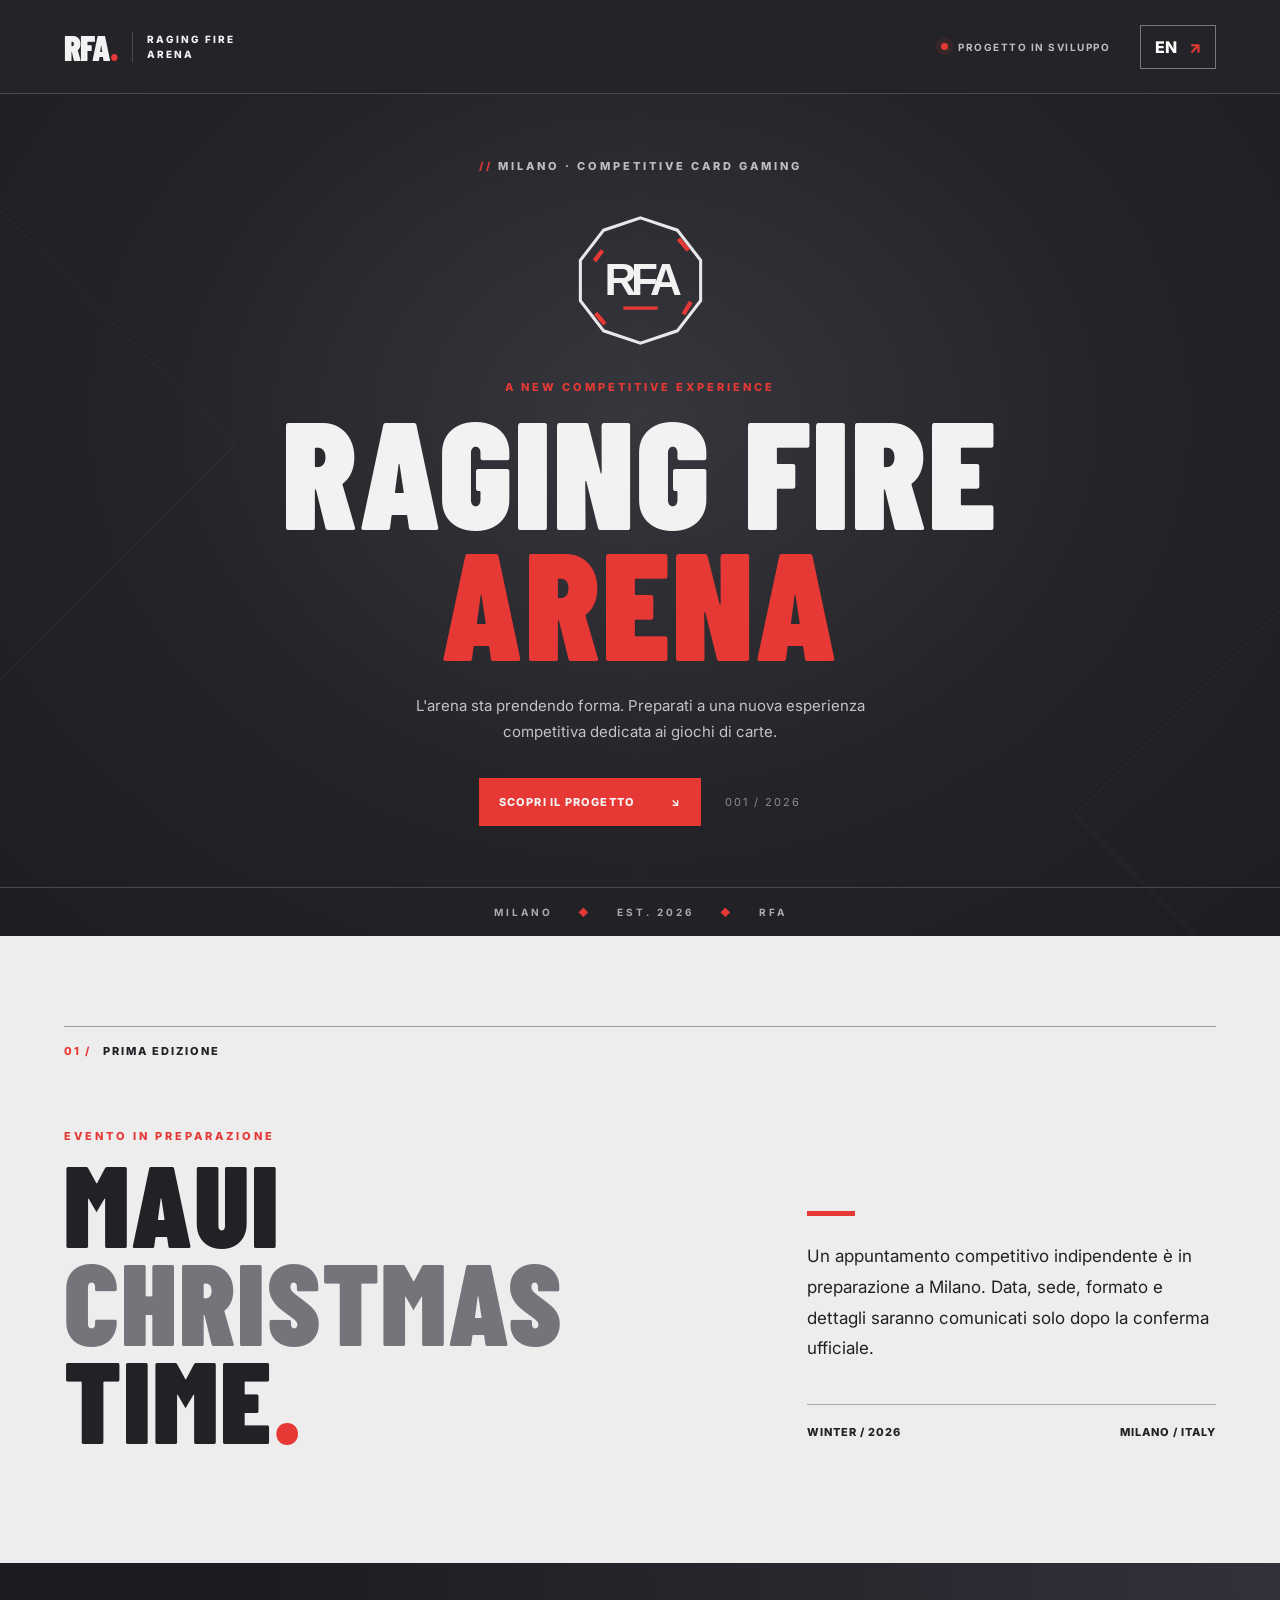
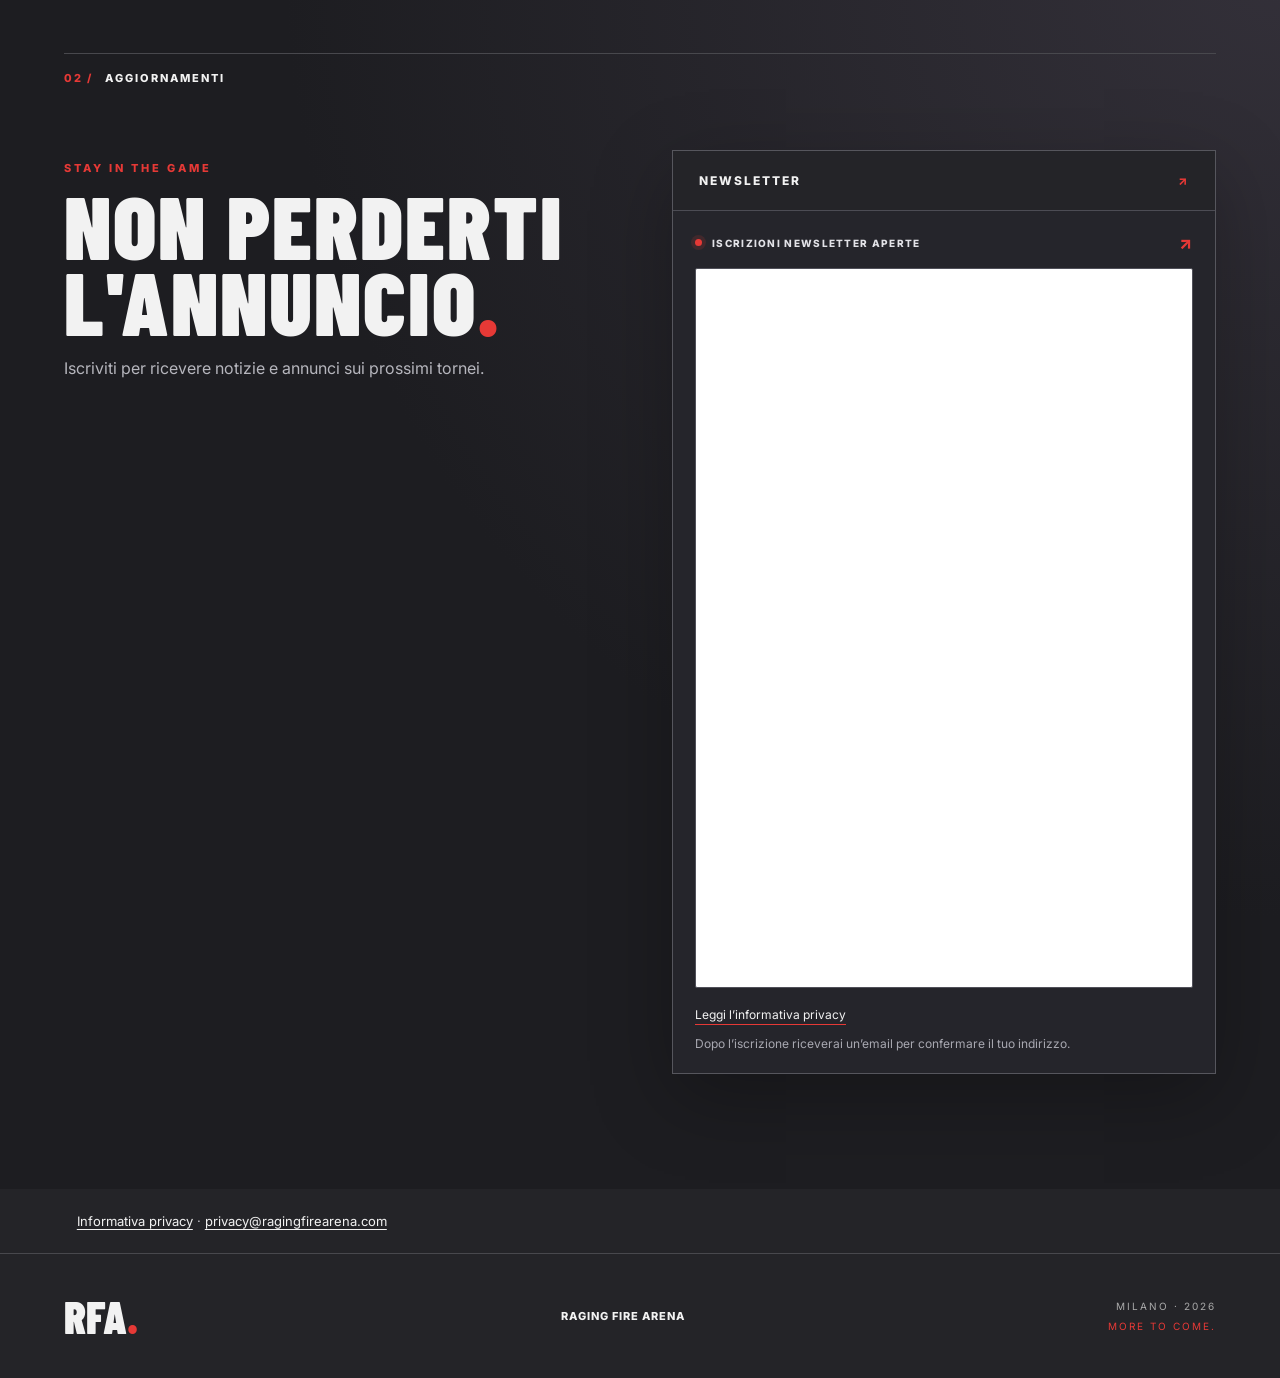
==== public/index.html @ 1b7a291d "Import existing bilingual RFA website and Brevo newsletter" ====
<!doctype html>
<html lang="it">
<head>
<meta charset="utf-8"><meta name="viewport" content="width=device-width,initial-scale=1">
<meta name="theme-color" content="#242428"><meta name="description" content="Raging Fire Arena — a new independent competitive card game event is taking shape in Milan.">
<title>Raging Fire Arena — Coming Soon</title>
<link rel="stylesheet" href="styles.css">
<!-- Begin Brevo Form -->


<!-- START - We recommend to place the below code in head tag of your website html  -->

<style>
  @font-face {
    font-display: block;
    font-family: Roboto;
    src: url(https://assets.brevo.com/font/Roboto/Latin/normal/normal/7529907e9eaf8ebb5220c5f9850e3811.woff2) format("woff2"), url(https://assets.brevo.com/font/Roboto/Latin/normal/normal/25c678feafdc175a70922a116c9be3e7.woff) format("woff")
  }

  @font-face {
    font-display: fallback;
    font-family: Roboto;
    font-weight: 600;
    src: url(https://assets.brevo.com/font/Roboto/Latin/medium/normal/6e9caeeafb1f3491be3e32744bc30440.woff2) format("woff2"), url(https://assets.brevo.com/font/Roboto/Latin/medium/normal/71501f0d8d5aa95960f6475d5487d4c2.woff) format("woff")
  }

  @font-face {
    font-display: fallback;
    font-family: Roboto;
    font-weight: 700;
    src: url(https://assets.brevo.com/font/Roboto/Latin/bold/normal/3ef7cf158f310cf752d5ad08cd0e7e60.woff2) format("woff2"), url(https://assets.brevo.com/font/Roboto/Latin/bold/normal/ece3a1d82f18b60bcce0211725c476aa.woff) format("woff")
  }

  :where(.sib-form-message-panel) {
    display: none;
  }

  :where(.sib-form-message-panel .sib-notification__icon) {
    width: 20px;
    height: 20px;
  }


  #sib-container input:-ms-input-placeholder {
    font-family: Helvetica, sans-serif;
    text-align: left;
    color: #c0ccda;
  }

  #sib-container input::placeholder {
    font-family: Helvetica, sans-serif;
    text-align: left;
    color: #c0ccda;
  }

  #sib-container textarea::placeholder {
    font-family: Helvetica, sans-serif;
    text-align: left;
    color: #c0ccda;
  }


  #sib-container a {
    text-decoration: underline;
    color: #2BB2FC;
  }
</style>
<link rel="stylesheet" href="https://sibforms.com/forms/end-form/build/sib-styles.css">



</head>
<body>
<div class="grid-overlay" aria-hidden="true"></div>
<header class="topbar"><a href="#top" class="brand"><span class="brand-mark">RFA<span class="brand-dot">.</span></span><span class="brand-name">RAGING FIRE<br>ARENA</span></a><div class="top-right"><span class="status"><span class="pulse"></span><span data-i18n="status">PROGETTO IN SVILUPPO</span></span><button id="lang" class="lang" type="button" aria-label="Switch language">EN <span>↗</span></button></div></header>
<main id="top"><section class="hero"><div class="hero-inner"><div class="eyebrow"><span class="slash">//</span> <span data-i18n="eyebrow">MILANO · COMPETITIVE CARD GAMING</span></div><div class="crest" aria-label="RFA emblem"><svg viewBox="0 0 220 220" role="img" aria-label="RFA geometric emblem"><polygon points="110,8 170,28 208,77 208,143 170,192 110,212 50,192 12,143 12,77 50,28" fill="none" stroke="#e8e8eb" stroke-width="5"/><path d="M35 78 L48 61 M172 42 L188 61 M192 145 L180 165 M52 181 L37 163" stroke="#e63936" stroke-width="7"/><text x="110" y="134" text-anchor="middle" font-size="72" font-family="Arial, sans-serif" font-weight="900" letter-spacing="-9" fill="#f2f2f2">RFA</text><path d="M82 155 H138" stroke="#e63936" stroke-width="5"/></svg></div><p class="hero-overline" data-i18n="overline">A NEW COMPETITIVE EXPERIENCE</p><h1>RAGING FIRE<br><em>ARENA</em></h1><p class="hero-copy" data-i18n="tagline">L'arena sta prendendo forma. Preparati a una nuova esperienza competitiva dedicata ai giochi di carte.</p><div class="hero-actions"><a class="btn" href="#event"><span data-i18n="discover">SCOPRI IL PROGETTO</span><span>↘</span></a><span class="issue">001 / 2026</span></div></div><div class="hero-rail">MILANO <span>◆</span> EST. 2026 <span>◆</span> RFA</div></section>
<section class="event" id="event"><div class="section-label"><span>01 /</span> <span data-i18n="first">PRIMA EDIZIONE</span></div><div class="event-body"><div><p class="tiny-red" data-i18n="teaser">EVENTO IN PREPARAZIONE</p><h2>MAUI<br><span>CHRISTMAS</span><br>TIME<span class="period">.</span></h2></div><div class="event-aside"><div class="divider"></div><p class="event-desc" data-i18n="eventDesc">Un appuntamento competitivo indipendente è in preparazione a Milano. Data, sede, formato e dettagli saranno comunicati solo dopo la conferma ufficiale.</p><div class="event-meta"><span>WINTER / 2026</span><span>MILANO / ITALY</span></div></div></div></section>
<section class="newsletter" id="updates"><div class="section-label"><span>02 /</span> <span data-i18n="updates">AGGIORNAMENTI</span></div><div class="news-wrap"><div><p class="tiny-red" data-i18n="stay">STAY IN THE GAME</p><h2 data-i18n="notifyTitle">NON PERDERTI<br>L'ANNUNCIO<span class="period">.</span></h2><p class="news-copy" data-i18n="notifyCopy">Le novità arriveranno qui. Iscriviti per ricevere gli annunci sui prossimi tornei.</p></div><div class="form-card"><div class="form-head"><span data-i18n="newsletter">NEWSLETTER</span><span>↗</span></div><div class="rfa-embed"><div class="embed-accent"><span class="embed-dot"></span><span data-i18n="formLive">ISCRIZIONI NEWSLETTER APERTE</span><span class="embed-arrow">↗</span></div><iframe title="Iscrizione newsletter Raging Fire Arena" src="https://6de2662f.sibforms.com/serve/[base64]" loading="lazy" referrerpolicy="strict-origin-when-cross-origin"></iframe><p class="rfa-privacy-link"><a href="privacy.html" data-privacy-link>Leggi l’informativa privacy</a></p><p class="rfa-form-hint" data-i18n="formHint">Dopo l’iscrizione riceverai un’email per confermare il tuo indirizzo.</p></div></div></div></section></main>
<div class="privacy-footer"><a href="privacy.html" data-privacy-footer>Informativa privacy</a> · <a href="mailto:privacy@ragingfirearena.com">privacy@ragingfirearena.com</a></div>
<footer><div class="footer-logo">RFA<span>.</span></div><div><span>RAGING FIRE ARENA</span></div><div class="footer-end">MILANO · 2026<br><span data-i18n="footer">MORE TO COME.</span></div></footer>


<script src="script.js"></script>
</body></html>
---- public/styles.css ----
@import url('https://fonts.googleapis.com/css2?family=Barlow+Condensed:wght@500;600;700;800;900&family=Inter:wght@400;500;600;700;800&display=swap');
:root{--bg:#242428;--panel:#1d1d21;--ink:#f2f2f2;--red:#e63936;--muted:#a2a2a9;--line:#48484d}*{box-sizing:border-box}html{scroll-behavior:smooth}body{margin:0;background:var(--bg);color:var(--ink);font-family:Inter,Arial,sans-serif}a{color:inherit;text-decoration:none}button,input{font:inherit}.grid-overlay{position:fixed;inset:0;pointer-events:none;background:linear-gradient(90deg,transparent 49.92%,#ffffff07 50%,transparent 50.08%);z-index:5}.topbar{height:94px;border-bottom:1px solid var(--line);display:flex;align-items:center;justify-content:space-between;padding:0 max(5vw,24px);position:relative;z-index:6}.brand{display:flex;gap:14px;align-items:center}.brand-mark{font-family:'Barlow Condensed',sans-serif;font-size:35px;font-weight:900;letter-spacing:-1px}.brand-dot,.period{color:var(--red)}.brand-name{border-left:1px solid var(--line);padding-left:14px;font-size:10px;font-weight:800;letter-spacing:2px;line-height:1.5}.top-right{display:flex;align-items:center;gap:30px}.status{font-size:10px;letter-spacing:1.5px;font-weight:700;color:#bcbcc3;display:flex;align-items:center;gap:10px}.pulse{width:7px;height:7px;background:var(--red);border-radius:50%;box-shadow:0 0 0 5px #e639361a}.lang{background:none;border:1px solid #77777d;color:white;padding:11px 14px;font-weight:800;cursor:pointer}.lang span{color:var(--red);margin-left:9px}.hero{min-height:700px;position:relative;display:flex;align-items:center;justify-content:center;overflow:hidden;background:radial-gradient(ellipse at 50% 38%,#36363d 0%,#242428 53%,#1e1e22 100%)}.hero:before,.hero:after{content:'';position:absolute;width:500px;height:500px;border:1px solid #ffffff0b;transform:rotate(45deg)}.hero:before{left:-370px;top:100px}.hero:after{right:-400px;bottom:-130px}.hero-inner{text-align:center;max-width:1050px;padding:65px 22px 110px;position:relative;z-index:1}.eyebrow,.hero-overline,.tiny-red{font-size:11px;letter-spacing:3px;font-weight:800}.eyebrow{color:#bcbcc3}.slash,.tiny-red{color:var(--red)}.crest{width:135px;margin:40px auto 28px}.crest svg{width:100%}.hero-overline{color:var(--red);margin:0 0 10px}.hero h1,h2{font-family:'Barlow Condensed',Impact,sans-serif;font-weight:900;letter-spacing:2px;line-height:.85;margin:0}.hero h1{font-size:clamp(80px,12vw,170px)}.hero h1 em{font-style:normal;color:var(--red)}.hero-copy{color:#c2c2c8;line-height:1.7;max-width:490px;margin:28px auto 34px;font-size:15px}.hero-actions{display:flex;align-items:center;justify-content:center;gap:24px}.btn{background:var(--red);padding:17px 20px;font-size:11px;letter-spacing:1.2px;font-weight:800;display:flex;gap:36px;align-items:center}.btn:hover{background:#ff4946}.issue{font-size:11px;color:#8c8c95;letter-spacing:2px}.hero-rail{position:absolute;bottom:0;left:0;right:0;padding:18px;text-align:center;border-top:1px solid var(--line);color:#aaaab2;font-size:10px;font-weight:700;letter-spacing:3px}.hero-rail span{color:var(--red);margin:0 20px}.event,.newsletter{padding:90px max(5vw,24px) 115px}.event{background:#ededee;color:#222226}.section-label{font-size:11px;font-weight:800;letter-spacing:2px;border-top:1px solid #99999e;padding-top:17px;display:flex;gap:12px}.section-label span:first-child{color:var(--red)}.event-body{display:grid;grid-template-columns:1.25fr .75fr;gap:60px;align-items:end;margin-top:60px}.event h2{font-size:clamp(75px,9vw,145px)}.event h2 span:not(.period){color:#74747a}.event-aside{padding-bottom:9px}.divider{width:48px;height:5px;background:var(--red);margin-bottom:25px}.event-desc{font-size:17px;line-height:1.8;max-width:410px}.event-meta{border-top:1px solid #aaa;padding-top:20px;display:flex;justify-content:space-between;gap:15px;font-size:11px;font-weight:800;letter-spacing:1px;margin-top:40px}.newsletter{background:var(--panel)}.newsletter .section-label{border-color:var(--line)}.news-wrap{display:grid;grid-template-columns:1fr 1fr;gap:70px;align-items:center;margin-top:65px}.newsletter h2{font-size:clamp(65px,7vw,110px)}.news-copy{color:#b6b6bd;line-height:1.8;max-width:420px}.form-card{background:#29292f;border:1px solid var(--line);padding:30px}.form-head{display:flex;justify-content:space-between;border-bottom:1px solid var(--line);padding-bottom:20px;margin-bottom:25px;font-size:12px;font-weight:800;letter-spacing:2px}.form-head span:last-child{color:var(--red)}.form-card label{display:block;font-size:10px;color:#aaa;letter-spacing:1.5px;margin-bottom:12px}.input-row{display:flex}.input-row input{min-width:0;flex:1;background:#202025;border:1px solid var(--line);padding:15px;color:#aaa}.input-row button{border:0;background:#56565d;color:#d2d2d7;padding:0 18px;font-size:10px;font-weight:800;letter-spacing:1px;cursor:not-allowed}.form-note{font-size:11px;color:#a9a9b1;line-height:1.6;margin-bottom:0}footer{padding:35px max(5vw,24px);border-top:1px solid var(--line);display:flex;gap:40px;justify-content:space-between;align-items:center}footer .footer-logo{font-family:'Barlow Condensed';font-size:45px;font-weight:900}footer .footer-logo span{color:var(--red)}footer>div:nth-child(2){font-size:11px;letter-spacing:1px;font-weight:800}footer p{font-size:10px;font-weight:400;letter-spacing:0;color:#a9a9b0;max-width:420px;line-height:1.5}.footer-end{text-align:right;font-size:10px;line-height:2;letter-spacing:2px;color:#aaa}.footer-end span{color:var(--red)}@media(max-width:700px){.topbar{height:76px}.status{display:none}.hero{min-height:650px}.hero h1{font-size:clamp(65px,17vw,115px)}.crest{width:110px}.event,.newsletter{padding-top:65px;padding-bottom:75px}.event-body,.news-wrap{grid-template-columns:1fr;gap:30px;margin-top:45px}.event h2{font-size:clamp(70px,15vw,115px)}.newsletter h2{font-size:clamp(60px,12vw,90px)}.event-meta{flex-wrap:wrap}.input-row{flex-direction:column}.input-row button{padding:15px}footer{align-items:flex-start;gap:20px;flex-wrap:wrap}.footer-end{text-align:left}.hero-rail{letter-spacing:1px}.hero-rail span{margin:0 8px}}

/* RFA visual integration for Brevo */
.rfa-brevo .sib-form{background:transparent!important;padding:0!important;text-align:left!important}.rfa-brevo #sib-container{background:transparent!important;border:0!important;max-width:100%!important;padding:0!important;text-align:left!important}.rfa-brevo .sib-form-block{color:#f2f2f2!important}.rfa-brevo .sib-form-block p,.rfa-brevo .entry__label,.rfa-brevo .sib-form-block span{color:#f2f2f2!important}.rfa-brevo .sib-form-block p{line-height:1.55}.rfa-brevo .sib-form-block:first-child p{font-family:'Barlow Condensed',sans-serif;font-weight:800;font-size:27px;letter-spacing:1px}.rfa-brevo .entry__field input{background:#202025!important;color:#f2f2f2!important;border:1px solid #66666e!important;border-radius:0!important}.rfa-brevo .sib-form-block__button{background:#e63936!important;color:white!important;border-radius:0!important;padding:16px 25px!important;font-weight:800!important;letter-spacing:1px}.rfa-brevo .entry__specification,.rfa-brevo .sib-form__declaration p{color:#b6b6bd!important}.rfa-brevo .sib-form__declaration a{color:#f2f2f2!important}.rfa-brevo .sib-form__declaration{opacity:.8}.rfa-brevo .sib-form-message-panel{max-width:100%!important}.privacy-warning{font-size:12px;line-height:1.6;color:#ffb1b1;border-top:1px solid #555;padding-top:14px}

.rfa-privacy-link{font-size:13px;margin:14px 0;color:#e4e4e8}.rfa-privacy-link a,.privacy-footer a{color:#f2f2f2;text-decoration:underline;text-underline-offset:3px}.privacy-footer{padding:24px 6%;background:#242428;color:#c5c5cc;font-size:13px}.legal-page{max-width:860px;margin:0 auto;padding:70px 24px 110px;color:#ededf0;line-height:1.7}.legal-page h1{font-size:clamp(30px,5vw,54px);line-height:1.1}.legal-page h2{font-size:22px;color:#f2f2f2;margin-top:34px}.legal-page a{color:#ff7774}.legal-page p,.legal-page li{color:#d4d4da}.legal-page .switch{display:flex;gap:20px;margin:20px 0 40px}.legal-page .switch a{border:1px solid #777;padding:7px 13px;text-decoration:none}.legal-page .switch a[aria-current]{background:#e63936;color:white;border-color:#e63936}.legal-page .note{border-left:3px solid #e63936;padding-left:15px}
/* Hosted Brevo form isolated in iframe: preserves native validation and double opt-in. */
.rfa-embed iframe{width:100%;height:780px;border:0;background:#fff;display:block;border-radius:3px}.rfa-embed .rfa-privacy-link{margin:18px 0 0;font-size:13px;line-height:1.5}
@media(max-width:700px){.rfa-embed iframe{height:880px}}

/* Newsletter refresh — keeps the tested Brevo hosted form intact. */
.newsletter{background:radial-gradient(ellipse at 100% 0%,#333039 0%,#1d1d21 55%)}
.news-wrap{align-items:start;gap:clamp(24px,5vw,90px)}
.form-card{padding:0;background:#25252b;border:1px solid #56565d;box-shadow:0 24px 75px #0004;overflow:hidden}
.form-head{padding:22px 26px;margin:0;border-bottom:1px solid #4c4c54;background:#242428}
.rfa-embed{padding:22px 22px 20px}
.embed-accent{display:flex;align-items:center;gap:10px;color:#e2e2e7;font-size:10px;font-weight:800;letter-spacing:1.3px;margin:0 0 15px}
.embed-dot{width:7px;height:7px;background:#e63936;border-radius:50%;box-shadow:0 0 0 4px #e6393624}
.embed-arrow{margin-left:auto;color:#e63936;font-size:17px}
.rfa-embed iframe{background:#fff;border:1px solid #505059;border-radius:2px;width:100%;height:720px;display:block}
.rfa-embed .rfa-privacy-link{margin:18px 0 5px;font-size:12px}
.rfa-embed .rfa-privacy-link a{color:#f2f2f2;text-decoration:underline;text-decoration-color:#e63936;text-underline-offset:5px}
.rfa-form-hint{color:#a8a8b1;font-size:12px;line-height:1.6;margin:10px 0 0}
@media(max-width:700px){.rfa-embed{padding:16px 12px 20px}.form-head{padding:19px 18px}.rfa-embed iframe{height:790px}.embed-accent{font-size:9px;letter-spacing:.8px}}
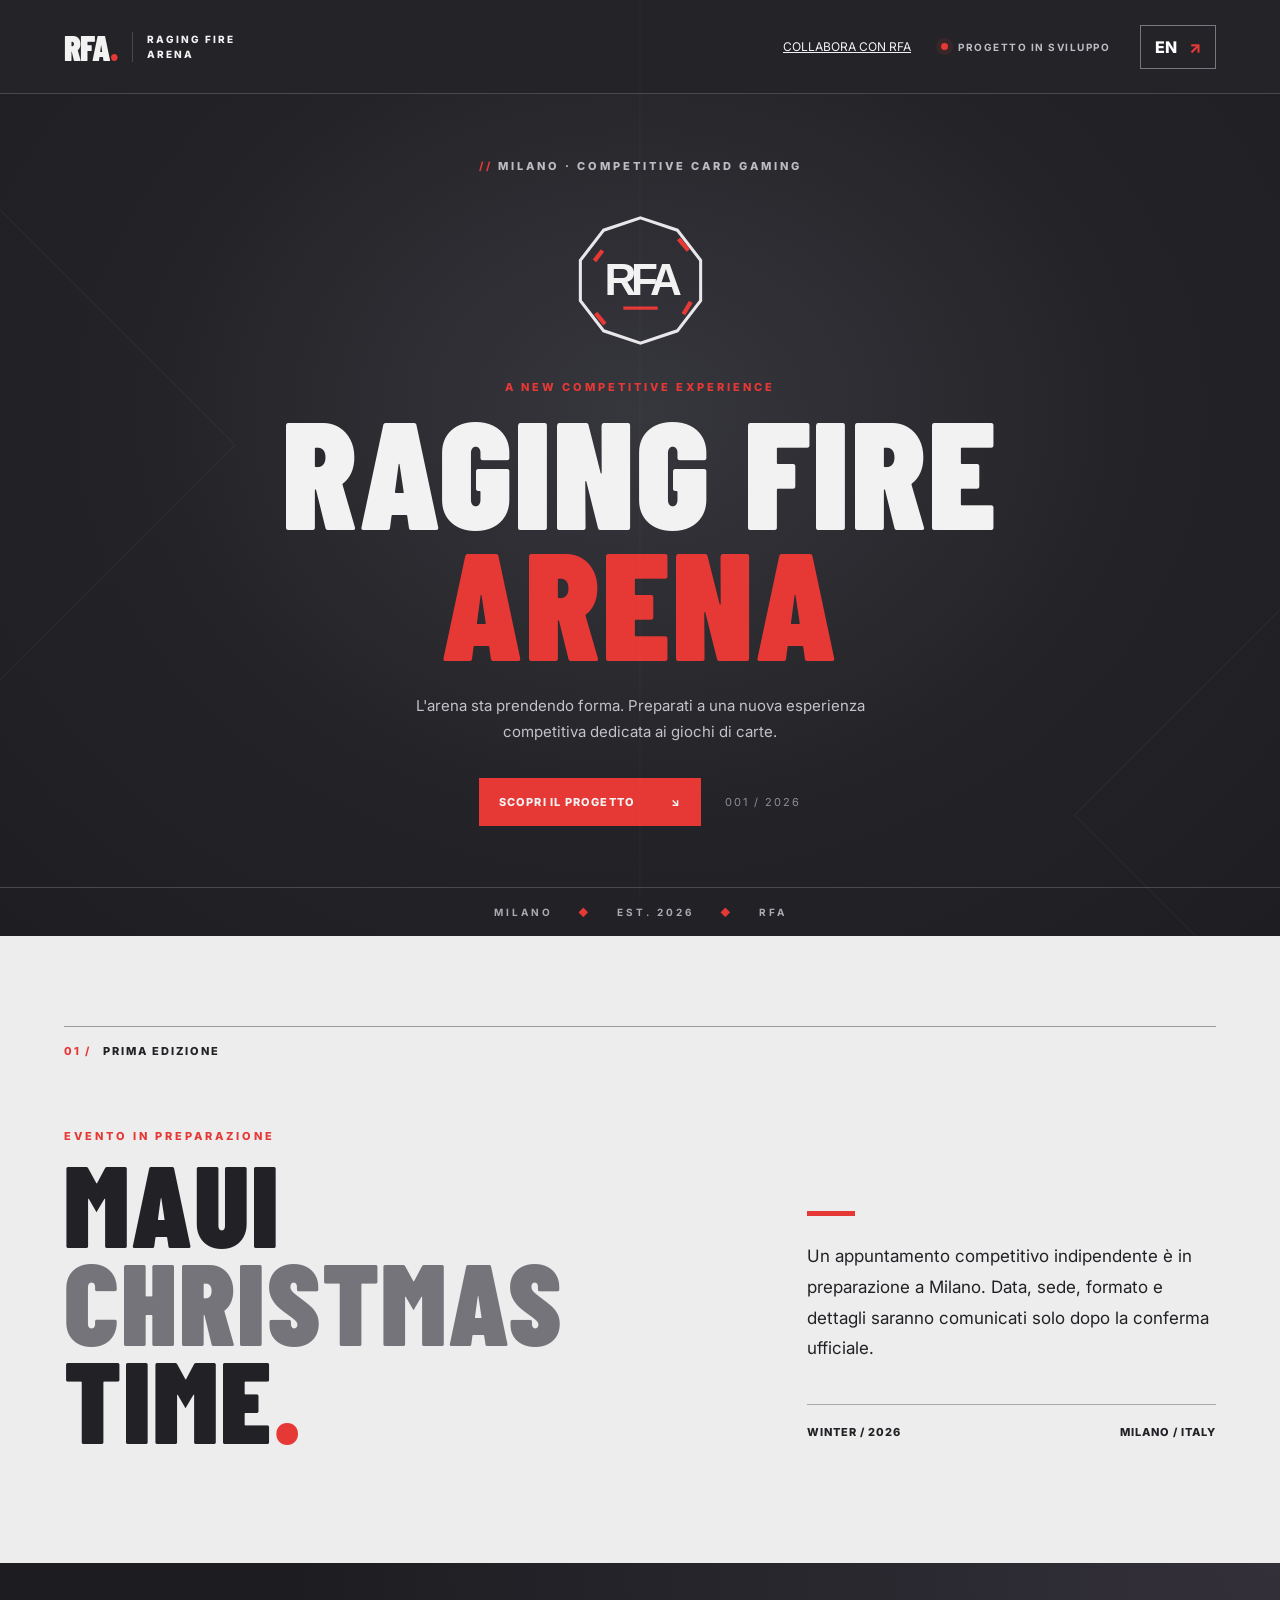
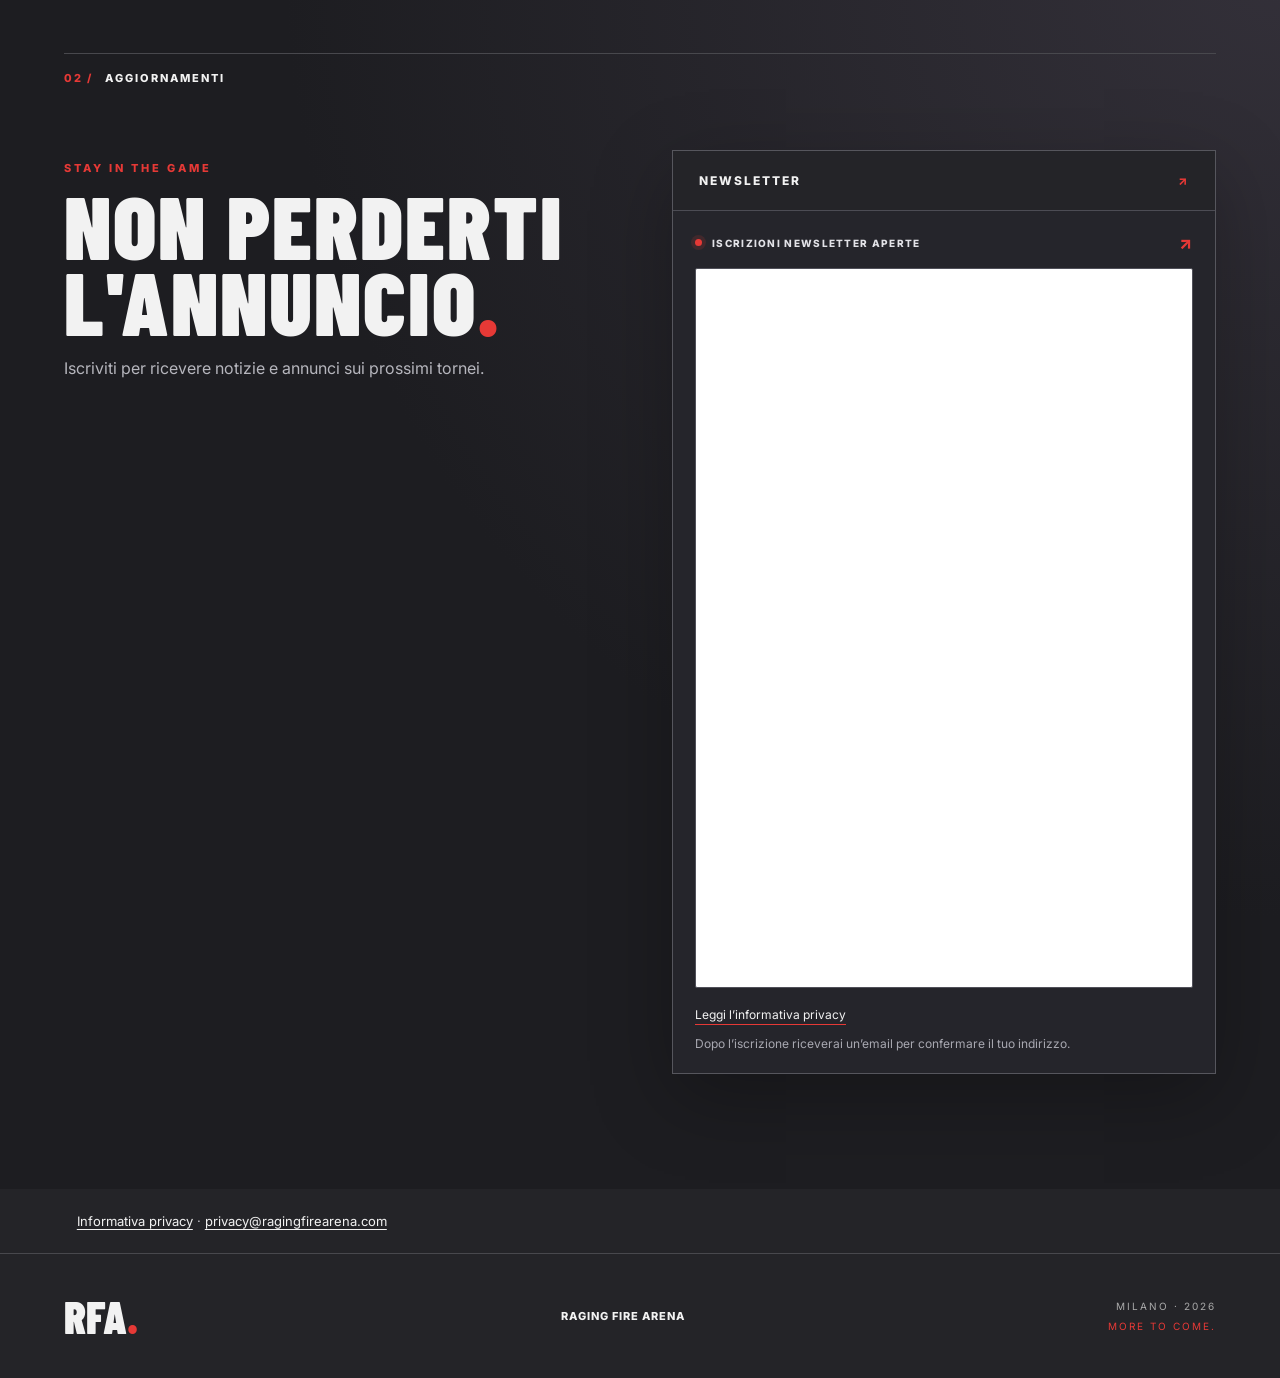
==== commit 23d7ca35: "Add bilingual partner page and collaboration email form" ====
--- a/public/index.html
+++ b/public/index.html
@@ -72,7 +72,7 @@
 </head>
 <body>
 <div class="grid-overlay" aria-hidden="true"></div>
-<header class="topbar"><a href="#top" class="brand"><span class="brand-mark">RFA<span class="brand-dot">.</span></span><span class="brand-name">RAGING FIRE<br>ARENA</span></a><div class="top-right"><span class="status"><span class="pulse"></span><span data-i18n="status">PROGETTO IN SVILUPPO</span></span><button id="lang" class="lang" type="button" aria-label="Switch language">EN <span>↗</span></button></div></header>
+<header class="topbar"><a href="#top" class="brand"><span class="brand-mark">RFA<span class="brand-dot">.</span></span><span class="brand-name">RAGING FIRE<br>ARENA</span></a><div class="top-right"><a href="collabora.html" data-i18n="collaborate" style="color:inherit;font-size:12px;text-decoration:underline">COLLABORA CON RFA</a><span class="status"><span class="pulse"></span><span data-i18n="status">PROGETTO IN SVILUPPO</span></span><button id="lang" class="lang" type="button" aria-label="Switch language">EN <span>↗</span></button></div></header>
 <main id="top"><section class="hero"><div class="hero-inner"><div class="eyebrow"><span class="slash">//</span> <span data-i18n="eyebrow">MILANO · COMPETITIVE CARD GAMING</span></div><div class="crest" aria-label="RFA emblem"><svg viewBox="0 0 220 220" role="img" aria-label="RFA geometric emblem"><polygon points="110,8 170,28 208,77 208,143 170,192 110,212 50,192 12,143 12,77 50,28" fill="none" stroke="#e8e8eb" stroke-width="5"/><path d="M35 78 L48 61 M172 42 L188 61 M192 145 L180 165 M52 181 L37 163" stroke="#e63936" stroke-width="7"/><text x="110" y="134" text-anchor="middle" font-size="72" font-family="Arial, sans-serif" font-weight="900" letter-spacing="-9" fill="#f2f2f2">RFA</text><path d="M82 155 H138" stroke="#e63936" stroke-width="5"/></svg></div><p class="hero-overline" data-i18n="overline">A NEW COMPETITIVE EXPERIENCE</p><h1>RAGING FIRE<br><em>ARENA</em></h1><p class="hero-copy" data-i18n="tagline">L'arena sta prendendo forma. Preparati a una nuova esperienza competitiva dedicata ai giochi di carte.</p><div class="hero-actions"><a class="btn" href="#event"><span data-i18n="discover">SCOPRI IL PROGETTO</span><span>↘</span></a><span class="issue">001 / 2026</span></div></div><div class="hero-rail">MILANO <span>◆</span> EST. 2026 <span>◆</span> RFA</div></section>
 <section class="event" id="event"><div class="section-label"><span>01 /</span> <span data-i18n="first">PRIMA EDIZIONE</span></div><div class="event-body"><div><p class="tiny-red" data-i18n="teaser">EVENTO IN PREPARAZIONE</p><h2>MAUI<br><span>CHRISTMAS</span><br>TIME<span class="period">.</span></h2></div><div class="event-aside"><div class="divider"></div><p class="event-desc" data-i18n="eventDesc">Un appuntamento competitivo indipendente è in preparazione a Milano. Data, sede, formato e dettagli saranno comunicati solo dopo la conferma ufficiale.</p><div class="event-meta"><span>WINTER / 2026</span><span>MILANO / ITALY</span></div></div></div></section>
 <section class="newsletter" id="updates"><div class="section-label"><span>02 /</span> <span data-i18n="updates">AGGIORNAMENTI</span></div><div class="news-wrap"><div><p class="tiny-red" data-i18n="stay">STAY IN THE GAME</p><h2 data-i18n="notifyTitle">NON PERDERTI<br>L'ANNUNCIO<span class="period">.</span></h2><p class="news-copy" data-i18n="notifyCopy">Le novità arriveranno qui. Iscriviti per ricevere gli annunci sui prossimi tornei.</p></div><div class="form-card"><div class="form-head"><span data-i18n="newsletter">NEWSLETTER</span><span>↗</span></div><div class="rfa-embed"><div class="embed-accent"><span class="embed-dot"></span><span data-i18n="formLive">ISCRIZIONI NEWSLETTER APERTE</span><span class="embed-arrow">↗</span></div><iframe title="Iscrizione newsletter Raging Fire Arena" src="https://6de2662f.sibforms.com/serve/[base64]" loading="lazy" referrerpolicy="strict-origin-when-cross-origin"></iframe><p class="rfa-privacy-link"><a href="privacy.html" data-privacy-link>Leggi l’informativa privacy</a></p><p class="rfa-form-hint" data-i18n="formHint">Dopo l’iscrizione riceverai un’email per confermare il tuo indirizzo.</p></div></div></div></section></main>
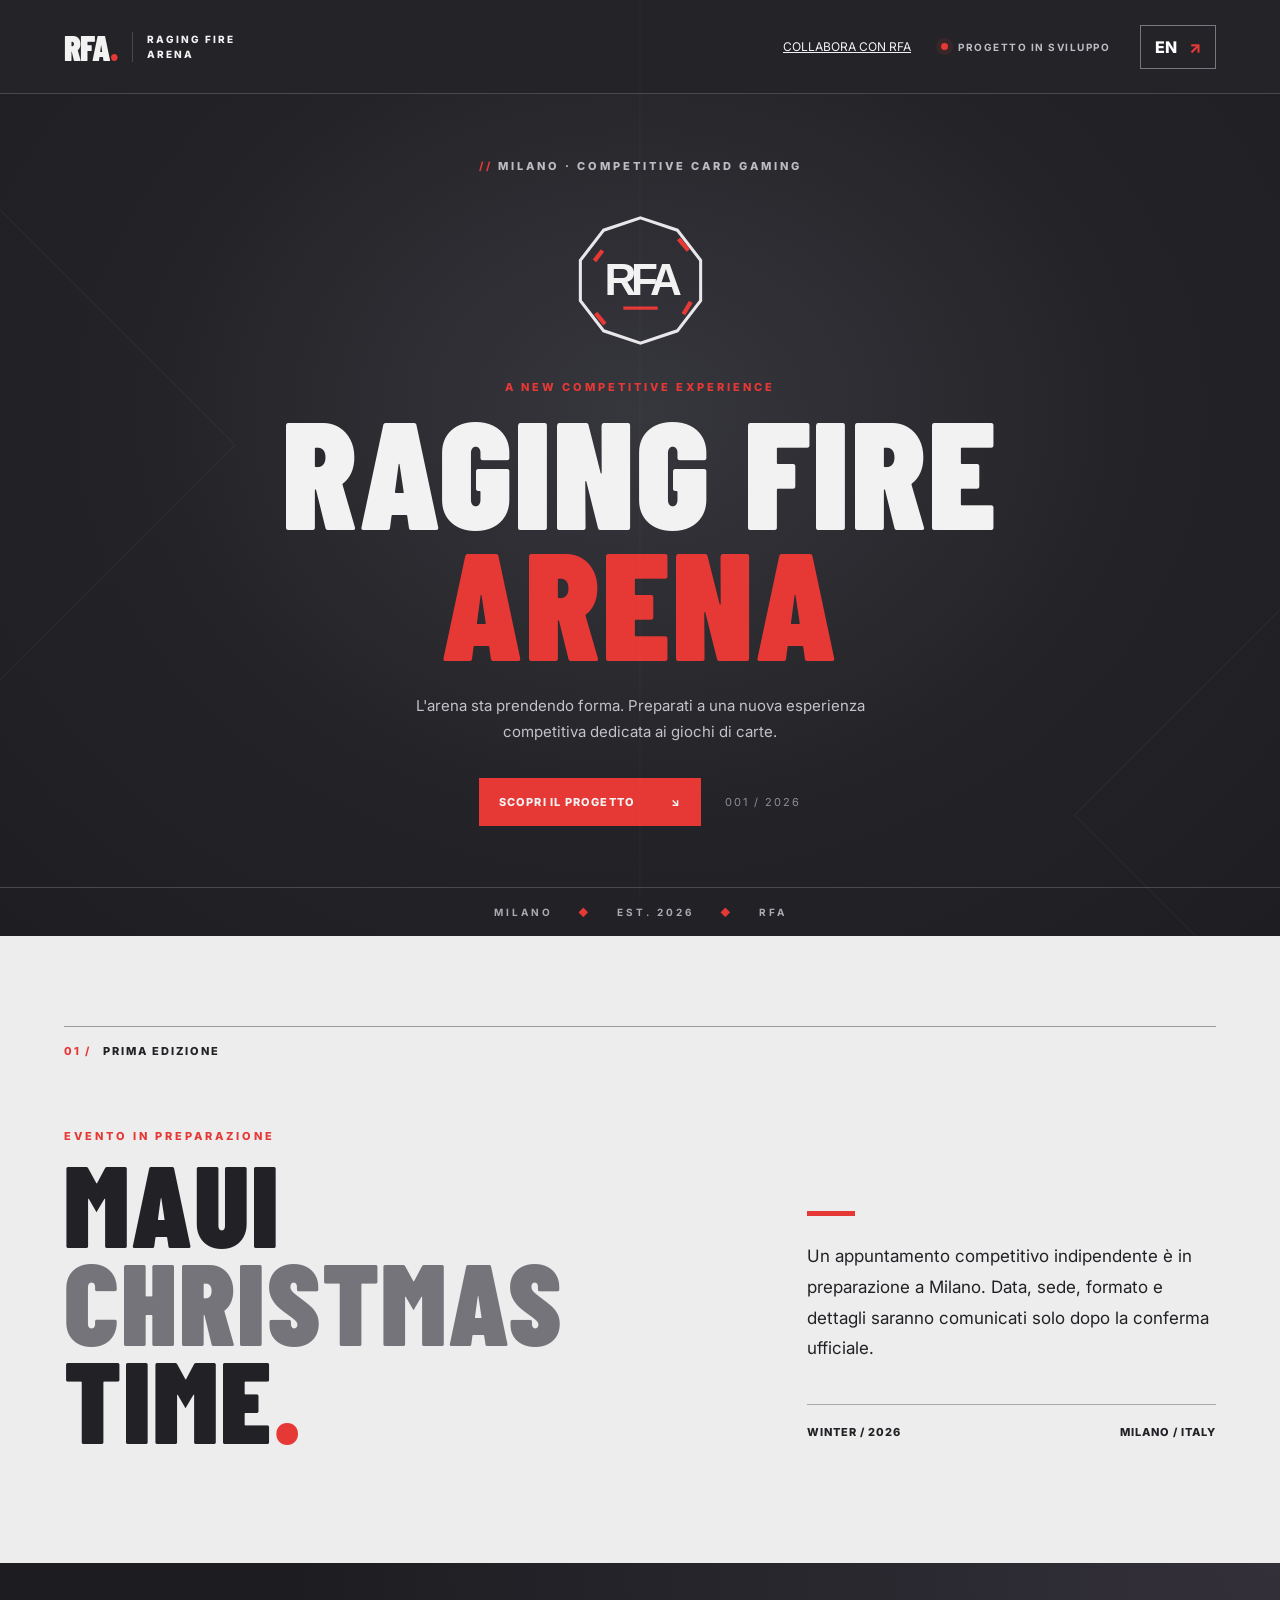
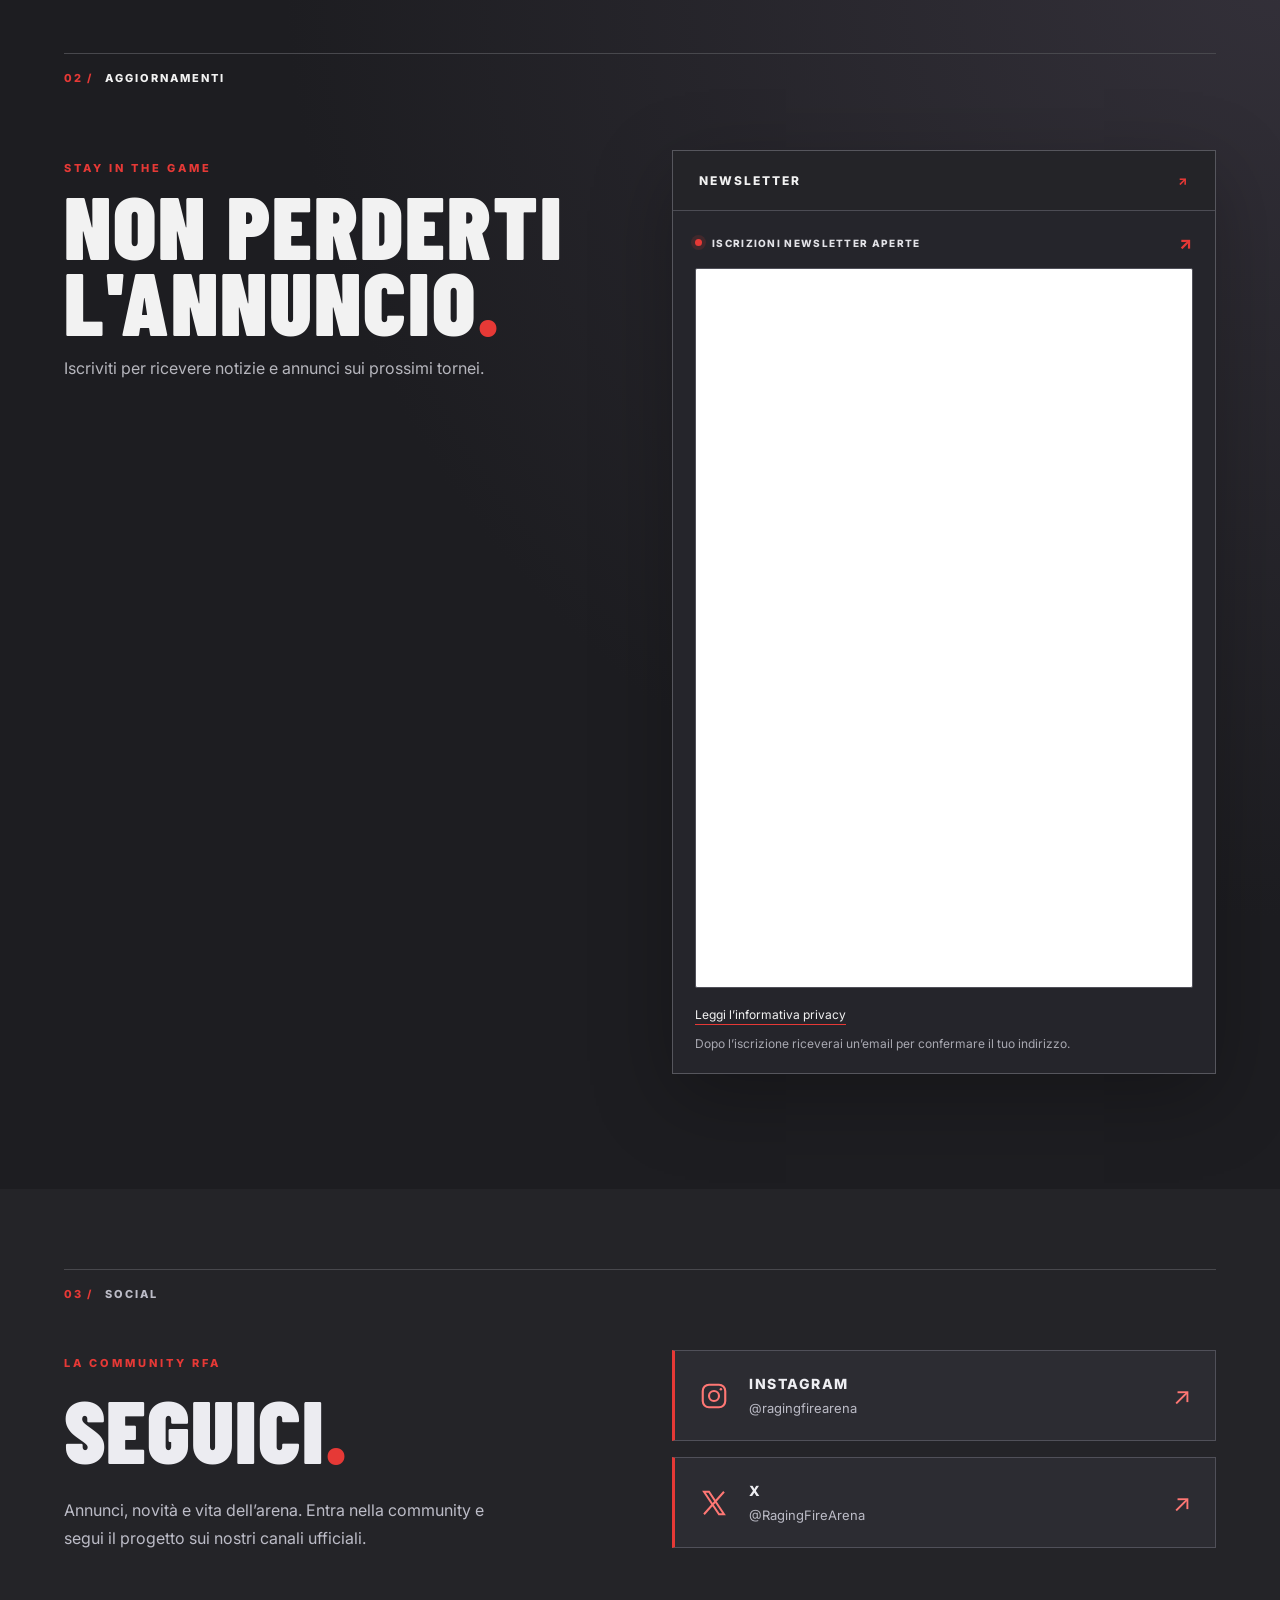
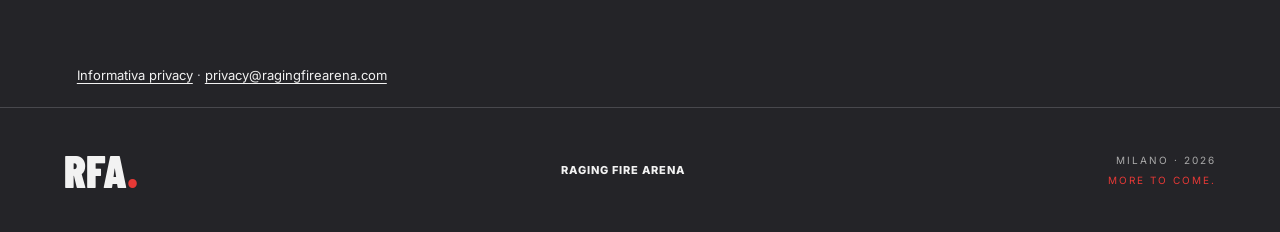
==== commit d89b0d2f: "Add bilingual social section linking official Instagram and X profiles" ====
--- a/public/index.html
+++ b/public/index.html
@@ -75,7 +75,12 @@
 <header class="topbar"><a href="#top" class="brand"><span class="brand-mark">RFA<span class="brand-dot">.</span></span><span class="brand-name">RAGING FIRE<br>ARENA</span></a><div class="top-right"><a href="collabora.html" data-i18n="collaborate" style="color:inherit;font-size:12px;text-decoration:underline">COLLABORA CON RFA</a><span class="status"><span class="pulse"></span><span data-i18n="status">PROGETTO IN SVILUPPO</span></span><button id="lang" class="lang" type="button" aria-label="Switch language">EN <span>↗</span></button></div></header>
 <main id="top"><section class="hero"><div class="hero-inner"><div class="eyebrow"><span class="slash">//</span> <span data-i18n="eyebrow">MILANO · COMPETITIVE CARD GAMING</span></div><div class="crest" aria-label="RFA emblem"><svg viewBox="0 0 220 220" role="img" aria-label="RFA geometric emblem"><polygon points="110,8 170,28 208,77 208,143 170,192 110,212 50,192 12,143 12,77 50,28" fill="none" stroke="#e8e8eb" stroke-width="5"/><path d="M35 78 L48 61 M172 42 L188 61 M192 145 L180 165 M52 181 L37 163" stroke="#e63936" stroke-width="7"/><text x="110" y="134" text-anchor="middle" font-size="72" font-family="Arial, sans-serif" font-weight="900" letter-spacing="-9" fill="#f2f2f2">RFA</text><path d="M82 155 H138" stroke="#e63936" stroke-width="5"/></svg></div><p class="hero-overline" data-i18n="overline">A NEW COMPETITIVE EXPERIENCE</p><h1>RAGING FIRE<br><em>ARENA</em></h1><p class="hero-copy" data-i18n="tagline">L'arena sta prendendo forma. Preparati a una nuova esperienza competitiva dedicata ai giochi di carte.</p><div class="hero-actions"><a class="btn" href="#event"><span data-i18n="discover">SCOPRI IL PROGETTO</span><span>↘</span></a><span class="issue">001 / 2026</span></div></div><div class="hero-rail">MILANO <span>◆</span> EST. 2026 <span>◆</span> RFA</div></section>
 <section class="event" id="event"><div class="section-label"><span>01 /</span> <span data-i18n="first">PRIMA EDIZIONE</span></div><div class="event-body"><div><p class="tiny-red" data-i18n="teaser">EVENTO IN PREPARAZIONE</p><h2>MAUI<br><span>CHRISTMAS</span><br>TIME<span class="period">.</span></h2></div><div class="event-aside"><div class="divider"></div><p class="event-desc" data-i18n="eventDesc">Un appuntamento competitivo indipendente è in preparazione a Milano. Data, sede, formato e dettagli saranno comunicati solo dopo la conferma ufficiale.</p><div class="event-meta"><span>WINTER / 2026</span><span>MILANO / ITALY</span></div></div></div></section>
-<section class="newsletter" id="updates"><div class="section-label"><span>02 /</span> <span data-i18n="updates">AGGIORNAMENTI</span></div><div class="news-wrap"><div><p class="tiny-red" data-i18n="stay">STAY IN THE GAME</p><h2 data-i18n="notifyTitle">NON PERDERTI<br>L'ANNUNCIO<span class="period">.</span></h2><p class="news-copy" data-i18n="notifyCopy">Le novità arriveranno qui. Iscriviti per ricevere gli annunci sui prossimi tornei.</p></div><div class="form-card"><div class="form-head"><span data-i18n="newsletter">NEWSLETTER</span><span>↗</span></div><div class="rfa-embed"><div class="embed-accent"><span class="embed-dot"></span><span data-i18n="formLive">ISCRIZIONI NEWSLETTER APERTE</span><span class="embed-arrow">↗</span></div><iframe title="Iscrizione newsletter Raging Fire Arena" src="https://6de2662f.sibforms.com/serve/[base64]" loading="lazy" referrerpolicy="strict-origin-when-cross-origin"></iframe><p class="rfa-privacy-link"><a href="privacy.html" data-privacy-link>Leggi l’informativa privacy</a></p><p class="rfa-form-hint" data-i18n="formHint">Dopo l’iscrizione riceverai un’email per confermare il tuo indirizzo.</p></div></div></div></section></main>
+<section class="newsletter" id="updates"><div class="section-label"><span>02 /</span> <span data-i18n="updates">AGGIORNAMENTI</span></div><div class="news-wrap"><div><p class="tiny-red" data-i18n="stay">STAY IN THE GAME</p><h2 data-i18n="notifyTitle">NON PERDERTI<br>L'ANNUNCIO<span class="period">.</span></h2><p class="news-copy" data-i18n="notifyCopy">Le novità arriveranno qui. Iscriviti per ricevere gli annunci sui prossimi tornei.</p></div><div class="form-card"><div class="form-head"><span data-i18n="newsletter">NEWSLETTER</span><span>↗</span></div><div class="rfa-embed"><div class="embed-accent"><span class="embed-dot"></span><span data-i18n="formLive">ISCRIZIONI NEWSLETTER APERTE</span><span class="embed-arrow">↗</span></div><iframe title="Iscrizione newsletter Raging Fire Arena" src="https://6de2662f.sibforms.com/serve/[base64]" loading="lazy" referrerpolicy="strict-origin-when-cross-origin"></iframe><p class="rfa-privacy-link"><a href="privacy.html" data-privacy-link>Leggi l’informativa privacy</a></p><p class="rfa-form-hint" data-i18n="formHint">Dopo l’iscrizione riceverai un’email per confermare il tuo indirizzo.</p></div></div></div></section>
+<section class="social-section" id="social" aria-labelledby="social-title">
+<div class="section-label"><span>03 /</span><span data-i18n="socialLabel">SOCIAL</span></div>
+<div class="social-layout"><div><p class="tiny-red" data-i18n="socialEyebrow">LA COMMUNITY RFA</p><h2 id="social-title" data-i18n="socialTitle">SEGUICI<span class="period">.</span></h2><p class="social-copy" data-i18n="socialCopy">Annunci, novità e vita dell’arena. Entra nella community e segui il progetto sui nostri canali ufficiali.</p></div>
+<div class="social-links"><a class="social-link" href="https://www.instagram.com/ragingfirearena/" target="_blank" rel="noopener noreferrer"><svg class="social-icon" viewBox="0 0 24 24" fill="none" stroke="currentColor" stroke-width="1.7" aria-hidden="true"><rect x="3" y="3" width="18" height="18" rx="5"/><circle cx="12" cy="12" r="4"/><circle cx="17.5" cy="6.5" r="1" fill="currentColor" stroke="none"/></svg><span class="social-name">INSTAGRAM<span class="social-handle">@ragingfirearena</span></span><span class="social-arrow" aria-hidden="true">↗</span><span class="social-sr" data-i18n="socialNewTab"> (si apre in una nuova scheda)</span></a>
+<a class="social-link" href="https://x.com/RagingFireArena" target="_blank" rel="noopener noreferrer"><svg class="social-icon" viewBox="0 0 24 24" fill="none" stroke="currentColor" stroke-width="1.6" aria-hidden="true"><path d="M4 3h4l12 18h-4L4 3ZM20 3 4 21"/></svg><span class="social-name">X<span class="social-handle">@RagingFireArena</span></span><span class="social-arrow" aria-hidden="true">↗</span><span class="social-sr" data-i18n="socialNewTab"> (si apre in una nuova scheda)</span></a></div></div></section></main>
 <div class="privacy-footer"><a href="privacy.html" data-privacy-footer>Informativa privacy</a> · <a href="mailto:privacy@ragingfirearena.com">privacy@ragingfirearena.com</a></div>
 <footer><div class="footer-logo">RFA<span>.</span></div><div><span>RAGING FIRE ARENA</span></div><div class="footer-end">MILANO · 2026<br><span data-i18n="footer">MORE TO COME.</span></div></footer>
 
--- a/public/styles.css
+++ b/public/styles.css
@@ -23,3 +23,20 @@
 .rfa-embed .rfa-privacy-link a{color:#f2f2f2;text-decoration:underline;text-decoration-color:#e63936;text-underline-offset:5px}
 .rfa-form-hint{color:#a8a8b1;font-size:12px;line-height:1.6;margin:10px 0 0}
 @media(max-width:700px){.rfa-embed{padding:16px 12px 20px}.form-head{padding:19px 18px}.rfa-embed iframe{height:790px}.embed-accent{font-size:9px;letter-spacing:.8px}}
+
+/* Official social channels */
+.social-section{padding:80px max(5vw,24px) 90px;background:#242428}
+.social-section .section-label{border-color:#48484d;color:#bcbcc7}
+.social-layout{display:grid;grid-template-columns:1fr 1fr;gap:64px;align-items:center;margin-top:44px}
+.social-section h2{font-size:clamp(58px,7vw,96px);line-height:1;letter-spacing:1px;color:#ececf1;margin:14px 0 22px}
+.social-copy{max-width:460px;font-size:16px;line-height:1.8;color:#bcbcc7;margin:0}
+.social-links{display:grid;gap:16px;min-width:0}
+.social-link{display:flex;align-items:center;gap:20px;padding:24px;border:1px solid #505059;border-left:3px solid #e63936;background:#2c2c32;transition:background .2s,border-color .2s}
+.social-link:hover{background:#34343c;border-color:#e63936}
+.social-link:focus-visible{outline:2px solid #ff7774;outline-offset:4px}
+.social-icon{width:30px;height:30px;flex-shrink:0;color:#ff7774}
+.social-name{font-size:14px;font-weight:800;letter-spacing:1.5px;color:#eeeeF2;min-width:0}
+.social-handle{display:block;margin-top:8px;font-size:13px;font-weight:400;letter-spacing:0;color:#bcbcc7;overflow-wrap:anywhere}
+.social-arrow{margin-left:auto;color:#ff7774;font-size:24px}
+.social-sr{position:absolute;width:1px;height:1px;padding:0;margin:-1px;overflow:hidden;clip-path:inset(50%);white-space:nowrap;border:0}
+@media(max-width:700px){.social-section{padding-top:56px;padding-bottom:64px}.social-layout{grid-template-columns:1fr;gap:28px;margin-top:30px}.social-section h2{font-size:58px}.social-link{padding:20px;gap:16px}.social-copy{font-size:15px}}
